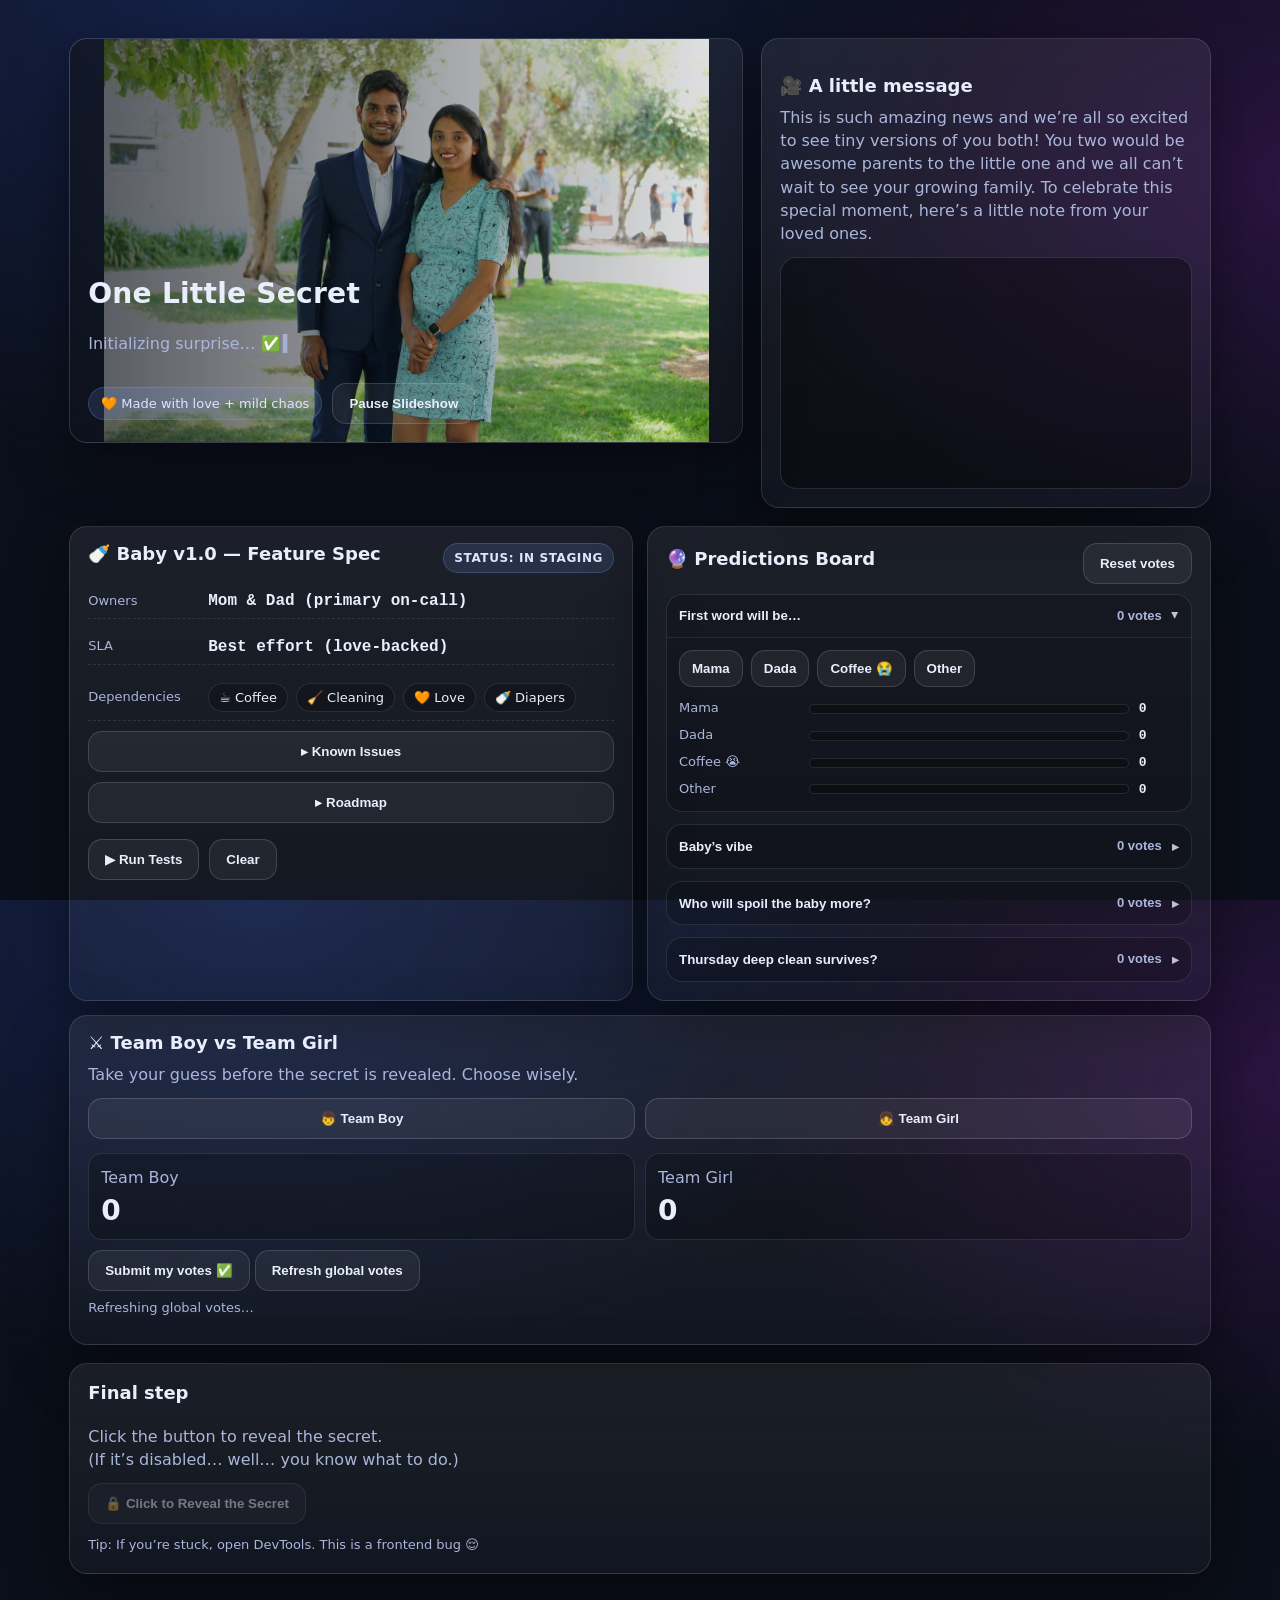
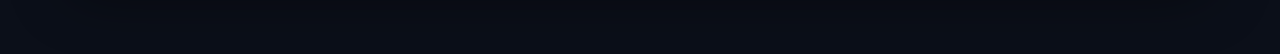
==== home.html @ d3936bdb "Update home.html" ====
<!doctype html>
<html lang="en">
<head>
  <meta charset="UTF-8" />
  <meta name="viewport" content="width=device-width, initial-scale=1"/>
  <title>One Little Secret — v2</title>

  <!-- Your existing styles -->
  <link rel="stylesheet" href="./style.css">

  <!-- New v2 styles -->
  <link rel="stylesheet" href="./home.css">
</head>

<body>
  <canvas id="confetti"></canvas>

  <div class="wrap">

    <!-- HERO: cover slideshow + typewriter -->
    <div class="hero">
      <div class="card cover cover-v2">
        <img id="coverImg" src="images/cover.JPG" alt="Cover slideshow" />
        <div class="overlay">
          <h1>One Little Secret</h1>
          <p class="sub">
            <span id="typewriter"></span><span class="cursor">▍</span>
          </p>
          <div class="hero-actions">
            <span class="pill">🧡 Made with love + mild chaos</span>
            <button class="btn btn-ghost" id="pauseSlideshow">Pause Slideshow</button>
          </div>
        </div>
      </div>

      <div class="card content">

        <!-- Video stays (gallery removed) -->
        <div class="section">
          <h2>🎥 A little message</h2>
          <p class="muted" style="margin:0 0 12px;">This is such amazing news and we’re all so excited to see tiny versions of you both! You two would be awesome parents to the little one and we all can’t wait to see your growing family. To celebrate this special moment, here’s a little note from your loved ones. </p>
          <div class="video-embed">
            <iframe
              src="https://www.youtube.com/embed/mzi4ZzQo3aY"
              title="YouTube video player"
              frameborder="0"
              allow="accelerometer; autoplay; clipboard-write; encrypted-media; gyroscope; picture-in-picture; web-share"
              allowfullscreen></iframe>
          </div>
        </div>
      </div>
    </div>

    <!-- Fun interactive cards row -->
    <div class="grid section">

  <!-- Baby Feature Spec -->
  <div class="card baby">
    <div class="baby-head">
      <h2>🍼 Baby v1.0 — Feature Spec</h2>
      <span class="badge">STATUS: IN STAGING</span>
    </div>

    <div class="baby-spec">
      <div class="spec-row">
        <div class="muted tiny">Owners</div>
        <div class="mono">Mom & Dad (primary on-call)</div>
      </div>

      <div class="spec-row">
        <div class="muted tiny">SLA</div>
        <div class="mono">Best effort (love-backed)</div>
      </div>

      <div class="spec-row">
        <div class="muted tiny">Dependencies</div>
        <div class="chips">
          <span class="chip">☕ Coffee</span>
          <span class="chip">🧹 Cleaning</span>
          <span class="chip">🧡 Love</span>
          <span class="chip">🍼 Diapers</span>
        </div>
      </div>

      <button class="btn btn-ghost baby-toggle" data-target="#knownIssues">
        ▸ Known Issues
      </button>
      <div id="knownIssues" class="accordion hidden">
        <ul class="muted" style="margin:0; padding-left: 18px;">
          <li>Random wake events (no stack trace provided)</li>
          <li>Loud notifications (cannot be muted)</li>
          <li>Frequent “reboots” required</li>
          <li>Documentation: missing</li>
        </ul>
      </div>

      <button class="btn btn-ghost baby-toggle" data-target="#roadmap">
        ▸ Roadmap
      </button>
      <div id="roadmap" class="accordion hidden">
        <ul class="muted" style="margin:0; padding-left: 18px;">
          <li>Smile feature rollout (beta)</li>
          <li>First word MVP</li>
          <li>Walking GA (date TBD)</li>
        </ul>
      </div>

      <div class="baby-actions">
        <button class="btn" id="runTests">▶ Run Tests</button>
        <button class="btn btn-ghost" id="clearTests">Clear</button>
      </div>

      <pre id="testOutput" class="baby-console hidden"></pre>
    </div>
  </div>

  <!-- Predictions Board -->
  <div class="card predict">
  <div class="predict-head">
    <h2>🔮 Predictions Board</h2>
    <button class="btn btn-ghost" id="resetPredictions">Reset votes</button>

  </div>

  <div class="pred-accordion">

    <div class="pred-item" data-q="first_word">
      <button class="pred-head" type="button">
        <span class="pred-title">First word will be…</span>
        <span class="pred-meta muted tiny" data-meta>0 votes</span>
        <span class="pred-chevron">▸</span>
      </button>

      <div class="pred-body">
        <div class="pred-options">
          <button class="pred-btn" data-o="mama">Mama</button>
          <button class="pred-btn" data-o="dada">Dada</button>
          <button class="pred-btn" data-o="coffee">Coffee 😭</button>
          <button class="pred-btn" data-o="other">Other</button>
        </div>
        <div class="pred-bars"></div>
      </div>
    </div>

    <div class="pred-item" data-q="vibe">
      <button class="pred-head" type="button">
        <span class="pred-title">Baby’s vibe</span>
        <span class="pred-meta muted tiny" data-meta>0 votes</span>
        <span class="pred-chevron">▸</span>
      </button>

      <div class="pred-body">
        <div class="pred-options">
          <button class="pred-btn" data-o="chill">Chill</button>
          <button class="pred-btn" data-o="chaos">Chaos gremlin</button>
        </div>
        <div class="pred-bars"></div>
      </div>
    </div>

    <div class="pred-item" data-q="spoiler">
      <button class="pred-head" type="button">
        <span class="pred-title">Who will spoil the baby more?</span>
        <span class="pred-meta muted tiny" data-meta>0 votes</span>
        <span class="pred-chevron">▸</span>
      </button>

      <div class="pred-body">
        <div class="pred-options">
          <button class="pred-btn" data-o="mom">Mom</button>
          <button class="pred-btn" data-o="dad">Dad</button>
          <button class="pred-btn" data-o="both">Both</button>
        </div>
        <div class="pred-bars"></div>
      </div>
    </div>

    <div class="pred-item" data-q="cleaning">
      <button class="pred-head" type="button">
        <span class="pred-title">Thursday deep clean survives?</span>
        <span class="pred-meta muted tiny" data-meta>0 votes</span>
        <span class="pred-chevron">▸</span>
      </button>

      <div class="pred-body">
        <div class="pred-options">
          <button class="pred-btn" data-o="yes">Yes</button>
          <button class="pred-btn" data-o="no">No</button>
          <button class="pred-btn" data-o="diapers">Replaced by diapers</button>
        </div>
        <div class="pred-bars"></div>
      </div>
    </div>

  </div>
</div>


  <!-- Keep poll -->
  <div class="card poll">
    <h2>⚔️ Team Boy vs Team Girl</h2>
    <p class="muted" style="margin:0 0 12px;">
      Take your guess before the secret is revealed. Choose wisely.
    </p>

    <div class="poll-actions">
      <button class="btn btn-team" id="voteBoy">👦 Team Boy</button>
      <button class="btn btn-team" id="voteGirl">👧 Team Girl</button>
    </div>

    <div class="poll-stats">
      <div class="stat">
        <div class="stat-label muted">Team Boy</div>
        <div class="stat-value" id="boyCount">0</div>
      </div>
      <div class="stat">
        <div class="stat-label muted">Team Girl</div>
        <div class="stat-value" id="girlCount">0</div>
      </div>
    </div>

    <button class="btn  btn-ghost" id="submitToGoogle">Submit my votes ✅</button>
    <button class="btn btn-ghost" id="refreshGlobalVotes">Refresh global votes</button>
<p class="muted tiny" id="globalVoteStatus" style="margin:8px 0 0;"></p>
<p class="muted tiny" id="submitStatus" style="margin:8px 0 0;"></p>
  </div>

</div>


    <!-- Reveal -->
    <div class="card reveal section">
      <h2>Final step</h2>
      <p class="muted" style="margin:0;">
        Click the button to reveal the secret.<br/>
        (If it’s disabled… well… you know what to do.)
      </p>

      <!-- They enable via Inspect Element -->
      <button id="revealBtn" class="btn" disabled>🔒 Click to Reveal the Secret</button>

      <p class="muted tiny" style="margin:0;">
        Tip: If you’re stuck, open DevTools. This is a frontend bug 😌
      </p>
    </div>
  </div>

  <!-- Modal: slider challenge -> countdown -> reveal -->
  <div id="modal" class="modal" role="dialog" aria-modal="true" aria-label="Reveal">
    <div class="modal-card">
      <div class="modal-top">
        <div>
          <div class="muted tiny">Decrypting…</div>
          <div style="font-weight:900;">Access requires one more step ✅</div>
        </div>
        <button class="x" id="closeModal">Close</button>
      </div>

      <div class="reveal-stage">

        <!-- STEP 1: Slider challenge -->
        <div id="stepSlider">
          <div class="big">Prove you know your origin story 😈</div>
          <p class="muted" style="margin:0 0 14px;">
            Slide to the <b>exact date you met</b> (format: <b>YYYYMMDD</b>).<br/>
          </p>

          <div class="slider-wrap">
            <div class="slider-row">
              <input id="dateSlider" type="range" min="0" max="99999999" step="1" value="0" />
            </div>

            <div class="slider-meta">
              <div class="muted tiny">Current</div>
              <div class="mono" id="sliderValue">00000000</div>
              <div class="muted tiny">Attempts left</div>
              <div class="mono" id="attemptsLeft">3</div>
            </div>

            <div class="slider-actions">
              <button class="btn" id="submitDate">Submit</button>
              <button class="btn btn-ghost" id="nudgeUp" title="Tiny nudge">+1</button>
              <button class="btn btn-ghost" id="nudgeDown" title="Tiny nudge">-1</button>
            </div>

            <!-- Engineer override appears after 2 failed attempts -->
            <div id="overrideBox" class="override hidden">
              <div style="font-weight:900;">Senior Engineer Override unlocked 🧑‍💻</div>
              <p class="muted" style="margin:6px 0 10px;">
                Fine. Here’s a faster way. Type the date like a civilized person:
              </p>
              <input id="dateInput" class="text-input" placeholder="YYYYMMDD (e.g., 20190623)" />
              <div class="muted tiny" style="margin-top:8px;">
                (Or… you know… set the slider value via DevTools like the gremlins you are.)
              </div>
            </div>

            <p class="muted tiny" id="feedback" style="margin:12px 0 0;"></p>
          </div>
        </div>

        <!-- STEP 2: Countdown -->
        <div id="stepCountdown" class="hidden">
          <div class="big">Okay okay… initiating reveal</div>
          <p class="muted" style="margin:0 0 12px;">No backing out now.</p>
          <div class="countdown" id="countdownNum">3</div>
        </div>

        <!-- STEP 3: Reveal -->
        <div id="stepReveal" class="hidden">
          <div class="big">It’s a…</div>
          <div class="muted">Deep breath. Ready?</div>

          <div class="anim">
            <div id="flip" class="cardflip">
              <div class="inner">
                <div class="face front">
                  <div style="font-weight:900; font-size:18px;">Click “Reveal”</div>
                  <div class="muted tiny" style="margin-top:6px;">to flip the card</div>
                </div>
                <div class="face back" id="genderText">Ahaan... Antha easy ga chepthama...</div>
              </div>
            </div>

            <button class="btn" id="finalReveal" style="margin-top:14px;">🎉 Reveal</button>
            <div class="muted tiny" style="margin-top:10px;">(Yes, you earned this.)</div>
          </div>
        </div>

      </div>
    </div>
  </div>
<iframe name="gf_hidden_iframe" style="display:none;"></iframe>

<form id="googleVoteForm"
  action="https://docs.google.com/forms/d/e/1FAIpQLSf1FIAqknQc8D6FbWRx2jw-ndwXy1Ygu2L1yXwwDx0wi65KpA/formResponse"
  method="POST"
  target="gf_hidden_iframe"
  style="display:none;">
  <input type="hidden" name="entry.1625703225" id="gf_team" />
  <input type="hidden" name="submit" value="Submit" />
</form>
  <!-- New v2 logic -->
  <script src="./home.js"></script>
</body>
</html>
---- style.css ----
:root{
  --bg:#0b0f19;
  --text:#e9eefc;
  --muted:#aab6da;
  --accent:#7aa2ff;
  --shadow: 0 20px 60px rgba(0,0,0,.45);
  --radius: 18px;
}

*{ box-sizing:border-box; }

html, body{ height: 100%; }

body{
  margin:0;
  font-family: ui-sans-serif, system-ui, -apple-system, Segoe UI, Roboto, Helvetica, Arial;
  color:var(--text);
  background:
    radial-gradient(1200px 800px at 20% 0%, #15224a 0%, transparent 60%),
    radial-gradient(1000px 700px at 100% 20%, #2a1440 0%, transparent 55%),
    var(--bg);
  overflow-x:hidden;
}

/* Links */
a{ color: var(--accent); text-decoration: none; }
a:hover{ text-decoration: underline; }

/* --- Layout container: responsive across mobile -> TV --- */
.wrap{
  width: min(1200px, 92vw);
  margin: 0 auto;
  padding: 28px 18px 80px;
}

/* Big monitors / TVs */
@media (min-width: 1400px){
  .wrap{
    width: min(1500px, 90vw);
  }
}

/* Ultrawide */
@media (min-width: 1800px){
  .wrap{
    width: min(1700px, 88vw);
  }
}

.card{
  background: linear-gradient(180deg, rgba(255,255,255,.07), rgba(255,255,255,.03));
  border: 1px solid rgba(255,255,255,.12);
  border-radius: var(--radius);
  box-shadow: var(--shadow);
  overflow:hidden;
}

/* Make sections breathe a bit more on large screens */
.section{ margin-top: 18px; }
@media (min-width: 1400px){
  .section{ margin-top: 22px; }
}

h1{
  margin: 0 0 6px;
  font-size: clamp(26px, 2.2vw, 40px);
  letter-spacing: .2px;
}

h2{
  margin: 0 0 10px;
  font-size: clamp(18px, 1.4vw, 24px);
}

.sub, .muted{
  color: var(--muted);
  line-height: 1.45;
}

/* --- Hero layout --- */
.hero{
  display:grid;
  gap:18px;
  grid-template-columns: 1.2fr .8fr;
  align-items:stretch;
  margin-top: 10px;
}

/* Tablets/smaller: stack */
@media (max-width: 860px){
  .hero{ grid-template-columns: 1fr; }
}

/* Large screens: emphasize image a bit more */
@media (min-width: 1400px){
  .hero{ grid-template-columns: 1.35fr .65fr; }
}

.cover img{
  width:100%;
  height:100%;
  object-fit:cover;
  display:block;
  filter: saturate(1.05) contrast(1.05);
}

.cover .overlay{
  position:absolute;
  inset:0;
  background: linear-gradient(90deg, rgba(11,15,25,.70), rgba(11,15,25,.10));
  display:flex;
  flex-direction:column;
  justify-content:flex-end;
  padding: 18px;
}

/* Content card padding */
.content{
  padding: 18px;
}

/* Pill */
.pill{
  display:inline-flex;
  gap:8px;
  align-items:center;
  padding: 8px 12px;
  border-radius: 999px;
  background: rgba(122,162,255,.14);
  border: 1px solid rgba(122,162,255,.25);
  color: #dbe6ff;
  font-size: 13px;
}

.video-card{
  padding: 18px;
}

.video-embed{
  position: relative;
  width: 100%;
  aspect-ratio: 16 / 9;
  border-radius: 16px;
  overflow: hidden;
  border: 1px solid rgba(255,255,255,.12);
  background: rgba(0,0,0,.35);
}

.video-embed iframe{
  position: absolute;
  inset: 0;
  width: 100%;
  height: 100%;
}


/* --- Gallery --- */
.gallery{
  display:grid;
  grid-template-columns: repeat(2, 1fr);
  gap: 10px;
  padding: 12px;
}

.gallery img{
  width:100%;
  height: clamp(140px, 18vh, 220px);
  object-fit: cover;
  border-radius: 14px;
  border: 1px solid rgba(255,255,255,.10);
  transition: transform .25s ease;
}

.gallery img:hover{
  transform: scale(1.015);
}

/* On small screens keep it tight */
@media (max-width: 860px){
  .gallery{ grid-template-columns: 1fr 1fr; }
  .gallery img{ height: 160px; }
}

/* On ultrawide, show 3 columns for gallery (fills dead space) */
@media (min-width: 1800px){
  .gallery{ grid-template-columns: repeat(3, 1fr); }
}

/* --- Two-column grid section (timeline + incident) --- */
.grid{
  display:grid;
  grid-template-columns: repeat(2, 1fr);
  gap: 14px;
}

@media (max-width: 860px){
  .grid{ grid-template-columns: 1fr; }
}

/* Ultrawide: 3 columns to reduce empty space */
@media (min-width: 1800px){
  .grid{ grid-template-columns: repeat(3, 1fr); }
}

/* Timeline */
.timeline{
  padding: 16px 18px 18px;
}

.titem{
  display:grid;
  grid-template-columns: 120px 1fr;
  gap: 12px;
  padding: 10px 0;
  border-bottom: 1px dashed rgba(255,255,255,.12);
}

.titem:last-child{ border-bottom: none; }
.tdate{ color:#dbe6ff; opacity:.9; font-weight:700; }
.ttext{ color:var(--muted); line-height:1.4; }

/* Incident */
.incident{
  padding: 16px 18px 18px;
  background: linear-gradient(180deg, rgba(255,120,120,.10), rgba(255,255,255,.03));
  border: 1px solid rgba(255,120,120,.22);
}

.incident pre{
  margin: 10px 0 0;
  background: rgba(0,0,0,.35);
  border: 1px solid rgba(255,255,255,.10);
  padding: 12px;
  border-radius: 12px;
  overflow:auto;
  color: #f2f5ff;
  font-size: 13px;
  line-height: 1.45;
}

/* Reveal section */
.reveal{
  padding: 18px;
  display:flex;
  flex-direction:column;
  gap: 12px;
  align-items:flex-start;
}

/* Buttons */
.btn, button{
  appearance:none;
  border: 1px solid rgba(255,255,255,.16);
  border-radius: 14px;
  padding: 12px 16px;
  background: rgba(255,255,255,.06);
  color: var(--text);
  font-weight: 800;
  cursor:pointer;
  transition: transform .08s ease, background .2s ease, opacity .2s ease, box-shadow .2s ease;
}

.btn:hover, button:hover{
  transform: translateY(-1px);
  background: rgba(255,255,255,.10);
  box-shadow: 0 10px 30px rgba(0,0,0,.25);
}

.btn:active, button:active{ transform: translateY(0px); }

.btn[disabled], button:disabled{
  opacity:.45;
  cursor:not-allowed;
  filter: grayscale(.3);
  box-shadow: none;
}

/* --- Modal --- */
.modal{
  position:fixed;
  inset:0;
  display:none;
  place-items:center;
  background: rgba(0,0,0,.55);
  padding: 20px;
  z-index: 50;
}

.modal.show{ display:grid; }

.modal-card{
  width: min(860px, 96vw);
  border-radius: 22px;
  background: linear-gradient(180deg, rgba(255,255,255,.08), rgba(255,255,255,.03));
  border: 1px solid rgba(255,255,255,.16);
  box-shadow: var(--shadow);
  overflow:hidden;
  position:relative;
}

.modal-top{
  padding: 18px 18px 6px;
  display:flex;
  align-items:center;
  justify-content:space-between;
  gap: 12px;
}

.x{
  background: rgba(255,255,255,.06);
  border: 1px solid rgba(255,255,255,.12);
  color: var(--text);
  border-radius: 12px;
  padding: 8px 10px;
  cursor:pointer;
}

.reveal-stage{
  padding: 10px 18px 22px;
}

.big{
  font-size: clamp(26px, 2.2vw, 40px);
  margin: 6px 0 6px;
  letter-spacing:.2px;
}

.anim{
  margin-top: 14px;
  display:grid;
  place-items:center;
  padding: 18px 0 6px;
}

/* Reveal card flip */
.cardflip{
  width: min(360px, 80vw);
  height: 180px;
  perspective: 900px;
}

.cardflip .inner{
  width:100%;
  height:100%;
  position:relative;
  transform-style:preserve-3d;
  transition: transform 900ms cubic-bezier(.2,.9,.2,1);
}

.cardflip.revealed .inner{ transform: rotateY(180deg); }

.face{
  position:absolute;
  inset:0;
  border-radius: 18px;
  display:grid;
  place-items:center;
  backface-visibility:hidden;
  border: 1px solid rgba(255,255,255,.16);
  background: rgba(0,0,0,.25);
  text-align:center;
  padding: 12px;
}

.front{ color: #dbe6ff; }

.back{
  transform: rotateY(180deg);
  font-size: clamp(28px, 2.5vw, 44px);
  font-weight: 900;
}

/* Confetti canvas */
#confetti{
  position:fixed;
  inset:0;
  pointer-events:none;
  z-index: 60;
  display:none;
}
#confetti.show{ display:block; }

/* Subtle “fade up” animation so it feels lively */
.card{
  animation: fadeUp .55s ease both;
}

@keyframes fadeUp{
  from{ opacity:0; transform: translateY(10px); }
  to{ opacity:1; transform: translateY(0); }
}

/* Reduced motion support (for accessibility) */
@media (prefers-reduced-motion: reduce){
  .card{ animation: none; }
  .gallery img, .btn, button{ transition: none; }
  .cardflip .inner{ transition: none; }
}
---- home.css ----
/* v2 extras (keeps your main styles.css intact) */

.cursor{
  display:inline-block;
  margin-left: 2px;
  opacity: .9;
  animation: blink 900ms infinite;
}
@keyframes blink{
  0%, 49% { opacity: 1; }
  50%, 100% { opacity: 0; }
}

/* Cover slideshow fade */
/* --- FIXED-SIZE COVER SLIDESHOW --- */
.cover-v2{
  position: relative;
  height: clamp(360px, 45vh, 560px); /* FIXED visual height */
  overflow: hidden;
}

/* Image always fills container, never changes layout */
.cover-v2 img{
  position: absolute;
  inset: 0;
  width: 100%;
  height: 100%;
  object-fit: contain;
  object-position: center top;
  transition: opacity 450ms ease;
}

.cover-v2 img.fade-out{
  opacity: 0;
}
.hero-actions{
  display:flex;
  gap:10px;
  align-items:center;
  margin-top: 12px;
  flex-wrap: wrap;
}
.btn-ghost{
  background: rgba(255,255,255,.06);
  border: 1px solid rgba(255,255,255,.14);
}

/* Video embed */
.video-embed{
  position: relative;
  width: 100%;
  aspect-ratio: 16 / 9;
  border-radius: 16px;
  overflow: hidden;
  border: 1px solid rgba(255,255,255,.12);
  background: rgba(0,0,0,.35);
}
.video-embed iframe{
  position: absolute;
  inset: 0;
  width: 100%;
  height: 100%;
}

/* Poll card */
.poll{
  padding: 16px 18px 18px;
}
.poll-actions{
  display:flex;
  gap: 10px;
  flex-wrap: wrap;
}
.btn-team{
  flex: 1;
  min-width: 170px;
  justify-content:center;
}
.poll-stats{
  display:grid;
  grid-template-columns: 1fr 1fr;
  gap: 10px;
  margin: 14px 0 10px;
}
.stat{
  background: rgba(0,0,0,.22);
  border: 1px solid rgba(255,255,255,.10);
  border-radius: 14px;
  padding: 12px;
}
.stat-value{
  font-size: 28px;
  font-weight: 900;
  margin-top: 4px;
}
.tiny{ font-size: 13px; }

/* Slider challenge UI */
.slider-wrap{
  background: rgba(0,0,0,.20);
  border: 1px solid rgba(255,255,255,.10);
  border-radius: 16px;
  padding: 14px;
  margin-top: 10px;
}
.slider-row input[type="range"]{
  width: 100%;
}
.slider-meta{
  display:grid;
  grid-template-columns: auto 1fr auto 1fr;
  gap: 10px;
  align-items: center;
  margin-top: 10px;
}
.mono{
  font-family: ui-monospace, SFMono-Regular, Menlo, Monaco, Consolas, "Liberation Mono", "Courier New", monospace;
  font-weight: 900;
}
.slider-actions{
  display:flex;
  gap: 10px;
  margin-top: 12px;
  flex-wrap: wrap;
}
.text-input{
  width: min(420px, 100%);
  padding: 12px 14px;
  border-radius: 14px;
  background: rgba(255,255,255,.06);
  border: 1px solid rgba(255,255,255,.14);
  color: rgba(255,255,255,.92);
  outline: none;
}
.text-input:focus{
  border-color: rgba(122,162,255,.55);
  box-shadow: 0 0 0 4px rgba(122,162,255,.15);
}
.override{
  margin-top: 12px;
  padding: 12px;
  border-radius: 14px;
  border: 1px dashed rgba(255,255,255,.18);
  background: rgba(255,255,255,.05);
}
.hidden{ display:none !important; }

/* Countdown number */
.countdown{
  font-size: clamp(70px, 10vw, 140px);
  font-weight: 950;
  text-align:center;
  padding: 10px 0 2px;
  letter-spacing: 2px;
}

/* --- MODAL READABILITY FIX (v2) --- */

/* Darken the backdrop more */
.modal{
  background: rgba(0,0,0,.78);   /* was ~.55 */
  backdrop-filter: blur(6px);
  -webkit-backdrop-filter: blur(6px);
}

/* Make the modal card less transparent */
.modal-card{
  background: rgba(15, 20, 35, 0.96);  /* almost solid */
  border: 1px solid rgba(255,255,255,.18);
}

/* Make text pop a bit more */
.modal-card .muted{
  color: rgba(235, 240, 255, 0.78);
}
.reveal-stage{
  font-size: 16px;
}
.big{
  letter-spacing: .3px;
}
/* -----------------------------
   LAPTOP / MID-SIZE FIXES
   Targets ~900px–1300px widths
------------------------------*/

/* 1) Hero: stack earlier on laptops to avoid awkward squeeze */
@media (max-width: 1200px){
  .hero{
    grid-template-columns: 1fr !important;
  }
}

/* 2) 2-column grid cards: stack earlier so cards don’t get cramped */
@media (max-width: 1200px){
  .grid{
    grid-template-columns: 1fr !important;
  }
}

/* 3) Poll buttons: stop forcing equal widths that can overflow */
@media (max-width: 1200px){
  .poll-actions{
    flex-direction: column;
  }
  .btn-team{
    width: 100%;
    min-width: 0;
  }
}

/* 4) Slider meta row: if it wraps badly, switch to 2 columns */
@media (max-width: 1200px){
  .slider-meta{
    grid-template-columns: auto 1fr;
    row-gap: 8px;
  }
}

/* 5) Make modal a bit wider-friendly and text not squished */
@media (max-width: 1200px){
  .modal-card{
    width: min(820px, 96vw);
  }
}

/* Fix the “orphan card” on mid-size screens:
   When grid is 2 columns, make the poll take the full row. */
@media (min-width: 861px) and (max-width: 1399px){
  .grid{
    grid-template-columns: repeat(2, 1fr);
  }
  .grid .poll{
    grid-column: 1 / -1; /* span both columns */
  }
}

@media (max-width: 1100px){
  .hero{
    grid-template-columns: 1fr !important;
  }
}
/* Fix the “orphan 3rd card” on mid-size screens:
   When grid is 2 columns (860–1799px), make Poll span full width. */
@media (min-width: 861px) and (max-width: 1799px){
  .grid .card.poll{
    grid-column: 1 / -1;
  }
}
/* --- Baby spec --- */
.baby{ padding: 16px 18px 18px; }
.baby-head{
  display:flex;
  align-items:center;
  justify-content:space-between;
  gap:12px;
  margin-bottom: 10px;
}
.badge{
  font-size: 12px;
  font-weight: 900;
  letter-spacing: .6px;
  padding: 7px 10px;
  border-radius: 999px;
  background: rgba(122,162,255,.14);
  border: 1px solid rgba(122,162,255,.25);
  color:#dbe6ff;
  white-space: nowrap;
}
.baby-spec{ display:flex; flex-direction:column; gap:10px; }
.spec-row{
  display:grid;
  grid-template-columns: 110px 1fr;
  gap: 10px;
  align-items:center;
  padding: 8px 0;
  border-bottom: 1px dashed rgba(255,255,255,.10);
}
.spec-row:last-of-type{ border-bottom:none; }
.chips{ display:flex; flex-wrap:wrap; gap:8px; }
.chip{
  padding: 6px 10px;
  border-radius: 999px;
  background: rgba(0,0,0,.22);
  border: 1px solid rgba(255,255,255,.10);
  font-size: 13px;
}
.accordion{
  padding: 10px 12px;
  border-radius: 14px;
  border: 1px solid rgba(255,255,255,.10);
  background: rgba(0,0,0,.20);
}
.baby-actions{ display:flex; gap:10px; flex-wrap:wrap; margin-top: 6px; }
.baby-console{
  margin: 0;
  background: rgba(0,0,0,.35);
  border: 1px solid rgba(255,255,255,.10);
  padding: 12px;
  border-radius: 12px;
  overflow:auto;
  color: #f2f5ff;
  font-size: 13px;
  line-height: 1.45;
}

/* --- Predictions --- */
/* --- Predictions (accordion) --- */
.predict{ padding: 16px 18px 18px; }
.predict-head{
  display:flex;
  align-items:center;
  justify-content:space-between;
  gap:10px;
}

.pred-accordion{
  display:flex;
  flex-direction:column;
  gap: 12px;
  margin-top: 10px;
}

.pred-item{
  border-radius: 16px;
  border: 1px solid rgba(255,255,255,.10);
  background: rgba(0,0,0,.18);
  overflow:hidden;
}

.pred-head{
  width:100%;
  display:grid;
  grid-template-columns: 1fr auto auto;
  gap: 10px;
  align-items:center;
  padding: 12px 12px;
  cursor:pointer;
  background: transparent;
  border: none;
  color: var(--text);
  text-align:left;
}

.pred-title{
  font-weight: 900;
}

.pred-chevron{
  font-weight: 900;
  opacity: .8;
  transform: rotate(0deg);
  transition: transform 180ms ease;
}

.pred-item.open .pred-chevron{
  transform: rotate(90deg);
}

.pred-body{
  display:none;
  padding: 0 12px 12px;
  border-top: 1px solid rgba(255,255,255,.08);
}

.pred-item.open .pred-body{
  display:block;
}

.pred-options{
  display:flex;
  flex-wrap:wrap;
  gap: 8px;
  padding-top: 12px;
}

.pred-btn{
  padding: 10px 12px;
  border-radius: 14px;
  border: 1px solid rgba(255,255,255,.14);
  background: rgba(255,255,255,.06);
  color: var(--text);
  font-weight: 800;
  cursor:pointer;
}
.pred-btn:hover{ background: rgba(255,255,255,.10); }

.pred-bars{
  display:flex;
  flex-direction:column;
  gap:8px;
  margin-top: 12px;
}

.bar{
  display:grid;
  grid-template-columns: 120px 1fr 40px;
  gap:10px;
  align-items:center;
  font-size: 13px;
}

.track{
  height: 10px;
  border-radius: 999px;
  border: 1px solid rgba(255,255,255,.10);
  background: rgba(0,0,0,.25);
  overflow:hidden;
}
.fill{
  height: 100%;
  width: 0%;
  background: linear-gradient(135deg, #ff8ad4, #7aa2ff);
}
#globalVoteStatus:empty{ display:none; }


/* Laptop: keep labels from cramping */
@media (max-width: 1200px){
  .bar{ grid-template-columns: 100px 1fr 40px; }
}
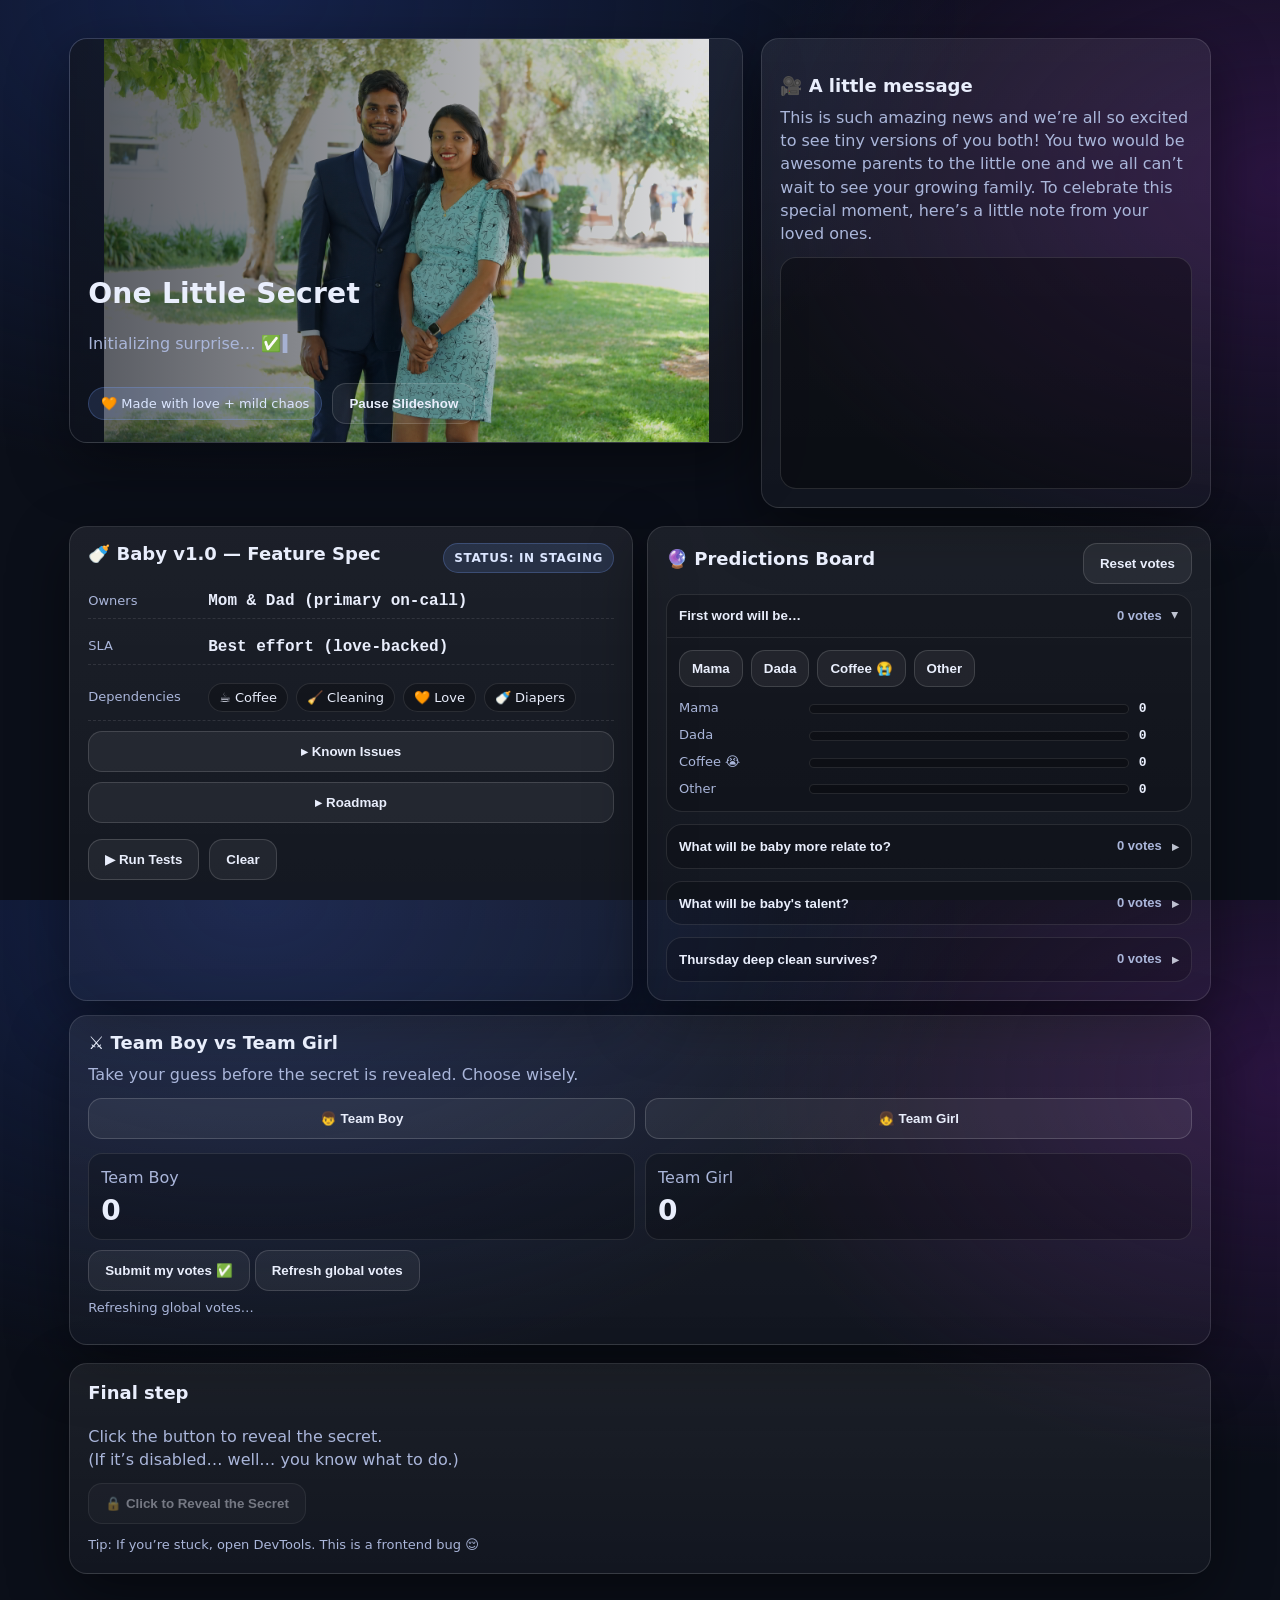
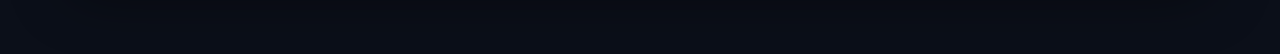
==== commit 89e7f43a: "Update home.html" ====
--- a/home.html
+++ b/home.html
@@ -144,15 +144,15 @@
 
     <div class="pred-item" data-q="vibe">
       <button class="pred-head" type="button">
-        <span class="pred-title">Baby’s vibe</span>
+        <span class="pred-title">What will be baby more relate to?</span>
         <span class="pred-meta muted tiny" data-meta>0 votes</span>
         <span class="pred-chevron">▸</span>
       </button>
 
       <div class="pred-body">
         <div class="pred-options">
-          <button class="pred-btn" data-o="chill">Chill</button>
-          <button class="pred-btn" data-o="chaos">Chaos gremlin</button>
+          <button class="pred-btn" data-o="chill">Icecream being cold</button>
+          <button class="pred-btn" data-o="chaos">Sweet being too sweet</button>
         </div>
         <div class="pred-bars"></div>
       </div>
@@ -160,15 +160,15 @@
 
     <div class="pred-item" data-q="spoiler">
       <button class="pred-head" type="button">
-        <span class="pred-title">Who will spoil the baby more?</span>
+        <span class="pred-title">What will be baby's talent?</span>
         <span class="pred-meta muted tiny" data-meta>0 votes</span>
         <span class="pred-chevron">▸</span>
       </button>
 
       <div class="pred-body">
         <div class="pred-options">
-          <button class="pred-btn" data-o="mom">Mom</button>
-          <button class="pred-btn" data-o="dad">Dad</button>
+          <button class="pred-btn" data-o="mom">Spoling mom's sleep</button>
+          <button class="pred-btn" data-o="dad">Spoiling Dad's dresses</button>
           <button class="pred-btn" data-o="both">Both</button>
         </div>
         <div class="pred-bars"></div>
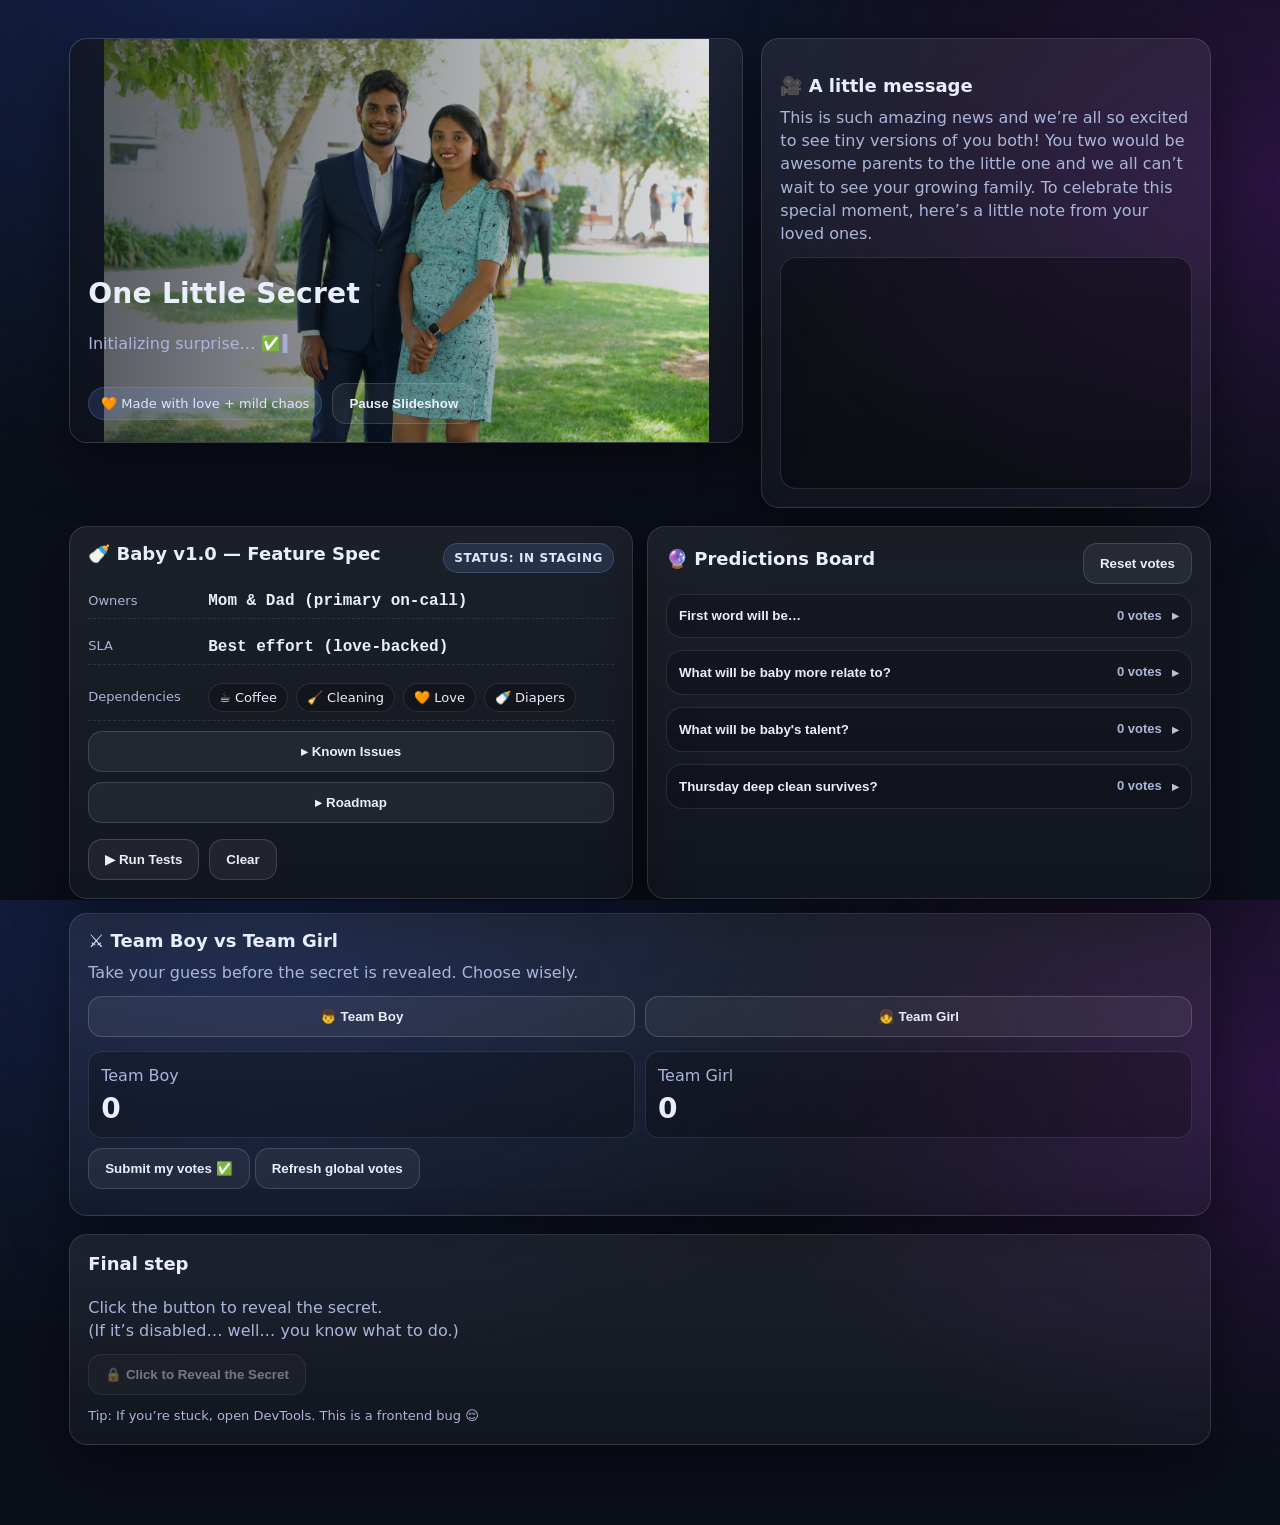
==== commit 3ac430db: "Update home.html" ====
--- a/home.html
+++ b/home.html
@@ -41,7 +41,7 @@
           <p class="muted" style="margin:0 0 12px;">This is such amazing news and we’re all so excited to see tiny versions of you both! You two would be awesome parents to the little one and we all can’t wait to see your growing family. To celebrate this special moment, here’s a little note from your loved ones. </p>
           <div class="video-embed">
             <iframe
-              src="https://www.youtube.com/embed/mzi4ZzQo3aY"
+              src="https://www.youtube.com/embed/sfKQeUn-cuI"
               title="YouTube video player"
               frameborder="0"
               allow="accelerometer; autoplay; clipboard-write; encrypted-media; gyroscope; picture-in-picture; web-share"
@@ -306,28 +306,27 @@
           <div class="countdown" id="countdownNum">3</div>
         </div>
 
-        <!-- STEP 3: Reveal -->
-        <div id="stepReveal" class="hidden">
-          <div class="big">It’s a…</div>
-          <div class="muted">Deep breath. Ready?</div>
-
-          <div class="anim">
-            <div id="flip" class="cardflip">
-              <div class="inner">
-                <div class="face front">
-                  <div style="font-weight:900; font-size:18px;">Click “Reveal”</div>
-                  <div class="muted tiny" style="margin-top:6px;">to flip the card</div>
-                </div>
-                <div class="face back" id="genderText">Ahaan... Antha easy ga chepthama...</div>
-              </div>
-            </div>
-
-            <button class="btn" id="finalReveal" style="margin-top:14px;">🎉 Reveal</button>
-            <div class="muted tiny" style="margin-top:10px;">(Yes, you earned this.)</div>
-          </div>
-        </div>
-
-      </div>
+        <!-- STEP 3: Reveal (Video) -->
+<div id="stepReveal" class="hidden">
+  <div class="big">🎬 Reveal time.</div>
+  <div class="muted" style="margin:0 0 12px;">Play it loud. No rewinds. 😈</div>
+
+  <div class="video-embed">
+    <iframe
+      id="revealIframe"
+      src="https://www.youtube.com/embed/mzi4ZzQo3aY?autoplay=1&mute=1"
+      title="YouTube video player"
+      frameborder="0"
+      allow="accelerometer; autoplay; clipboard-write; encrypted-media; gyroscope; picture-in-picture; web-share"
+      allowfullscreen></iframe>
+  </div>
+
+  <div class="muted tiny" style="margin-top:10px;">
+    (If autoplay doesn’t start, hit play — browsers are dramatic.)
+  </div>
+</div>
+
+        
     </div>
   </div>
 <iframe name="gf_hidden_iframe" style="display:none;"></iframe>
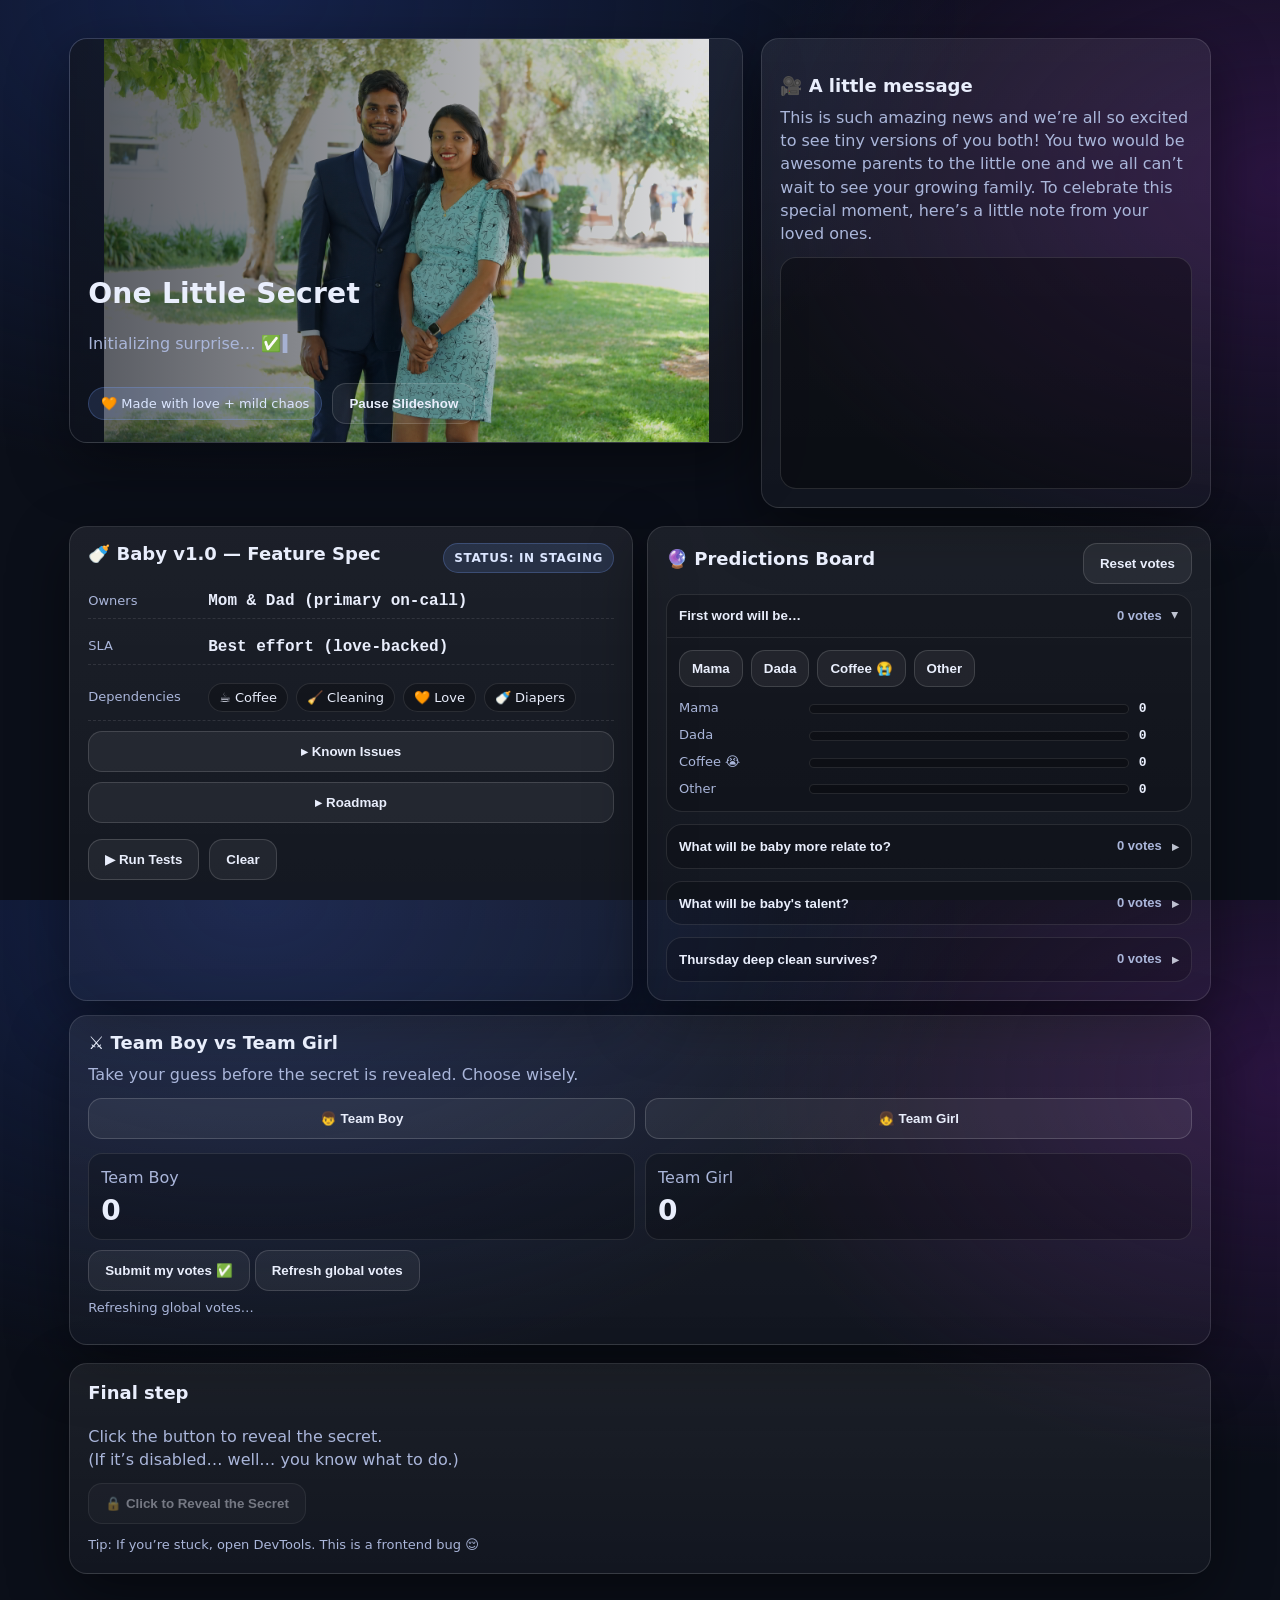
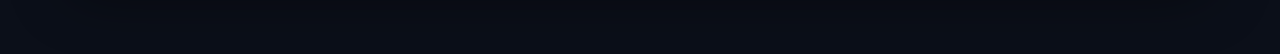
==== commit 73168b0f: "Update home.html" ====
--- a/home.html
+++ b/home.html
@@ -41,7 +41,7 @@
           <p class="muted" style="margin:0 0 12px;">This is such amazing news and we’re all so excited to see tiny versions of you both! You two would be awesome parents to the little one and we all can’t wait to see your growing family. To celebrate this special moment, here’s a little note from your loved ones. </p>
           <div class="video-embed">
             <iframe
-              src="https://www.youtube.com/embed/sfKQeUn-cuI"
+              src="https://www.youtube.com/embed/mzi4ZzQo3aY"
               title="YouTube video player"
               frameborder="0"
               allow="accelerometer; autoplay; clipboard-write; encrypted-media; gyroscope; picture-in-picture; web-share"
@@ -306,27 +306,28 @@
           <div class="countdown" id="countdownNum">3</div>
         </div>
 
-        <!-- STEP 3: Reveal (Video) -->
-<div id="stepReveal" class="hidden">
-  <div class="big">🎬 Reveal time.</div>
-  <div class="muted" style="margin:0 0 12px;">Play it loud. No rewinds. 😈</div>
-
-  <div class="video-embed">
-    <iframe
-      id="revealIframe"
-      src="https://www.youtube.com/embed/mzi4ZzQo3aY?autoplay=1&mute=1"
-      title="YouTube video player"
-      frameborder="0"
-      allow="accelerometer; autoplay; clipboard-write; encrypted-media; gyroscope; picture-in-picture; web-share"
-      allowfullscreen></iframe>
-  </div>
-
-  <div class="muted tiny" style="margin-top:10px;">
-    (If autoplay doesn’t start, hit play — browsers are dramatic.)
-  </div>
-</div>
-
-        
+        <!-- STEP 3: Reveal -->
+        <div id="stepReveal" class="hidden">
+          <div class="big">It’s a…</div>
+          <div class="muted">Deep breath. Ready?</div>
+
+          <div class="anim">
+            <div id="flip" class="cardflip">
+              <div class="inner">
+                <div class="face front">
+                  <div style="font-weight:900; font-size:18px;">Click “Reveal”</div>
+                  <div class="muted tiny" style="margin-top:6px;">to flip the card</div>
+                </div>
+                <div class="face back" id="genderText">Ahaan... Antha easy ga chepthama...</div>
+              </div>
+            </div>
+
+            <button class="btn" id="finalReveal" style="margin-top:14px;">🎉 Reveal</button>
+            <div class="muted tiny" style="margin-top:10px;">(Yes, you earned this.)</div>
+          </div>
+        </div>
+
+      </div>
     </div>
   </div>
 <iframe name="gf_hidden_iframe" style="display:none;"></iframe>
